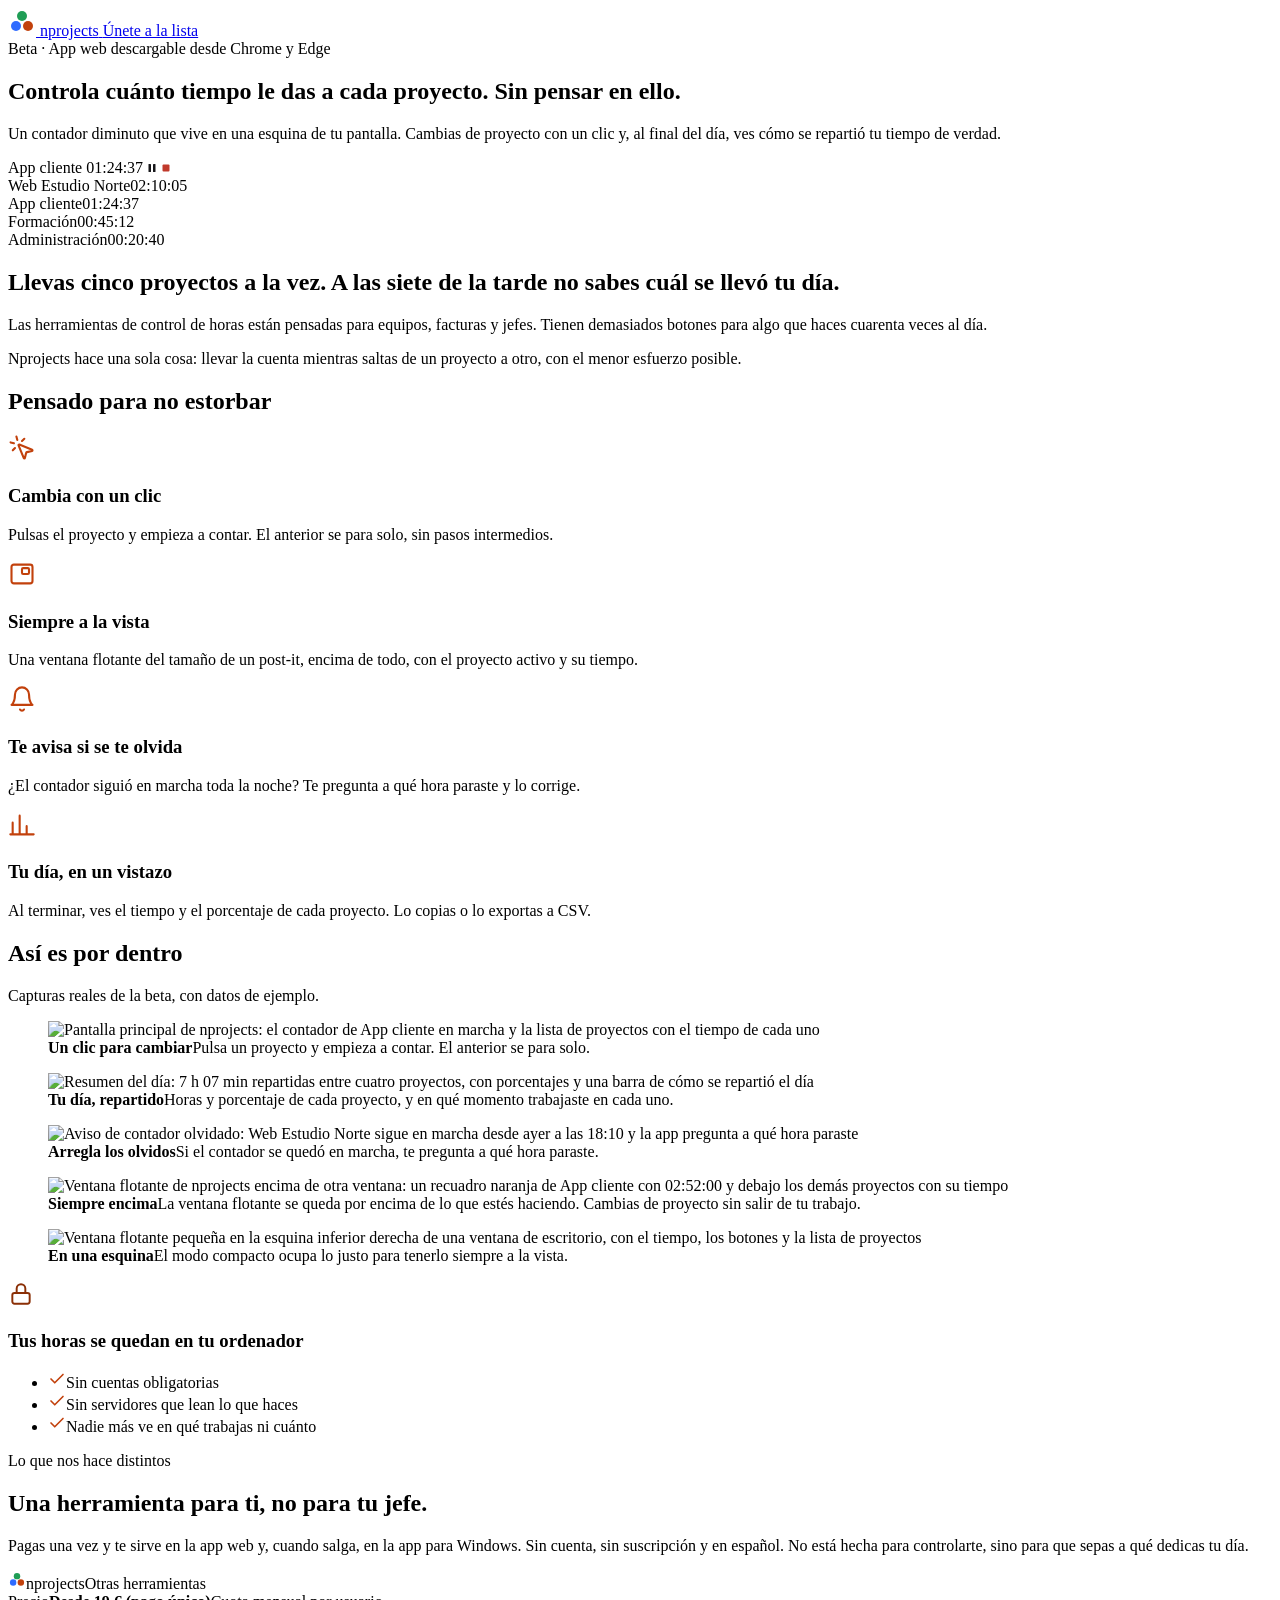
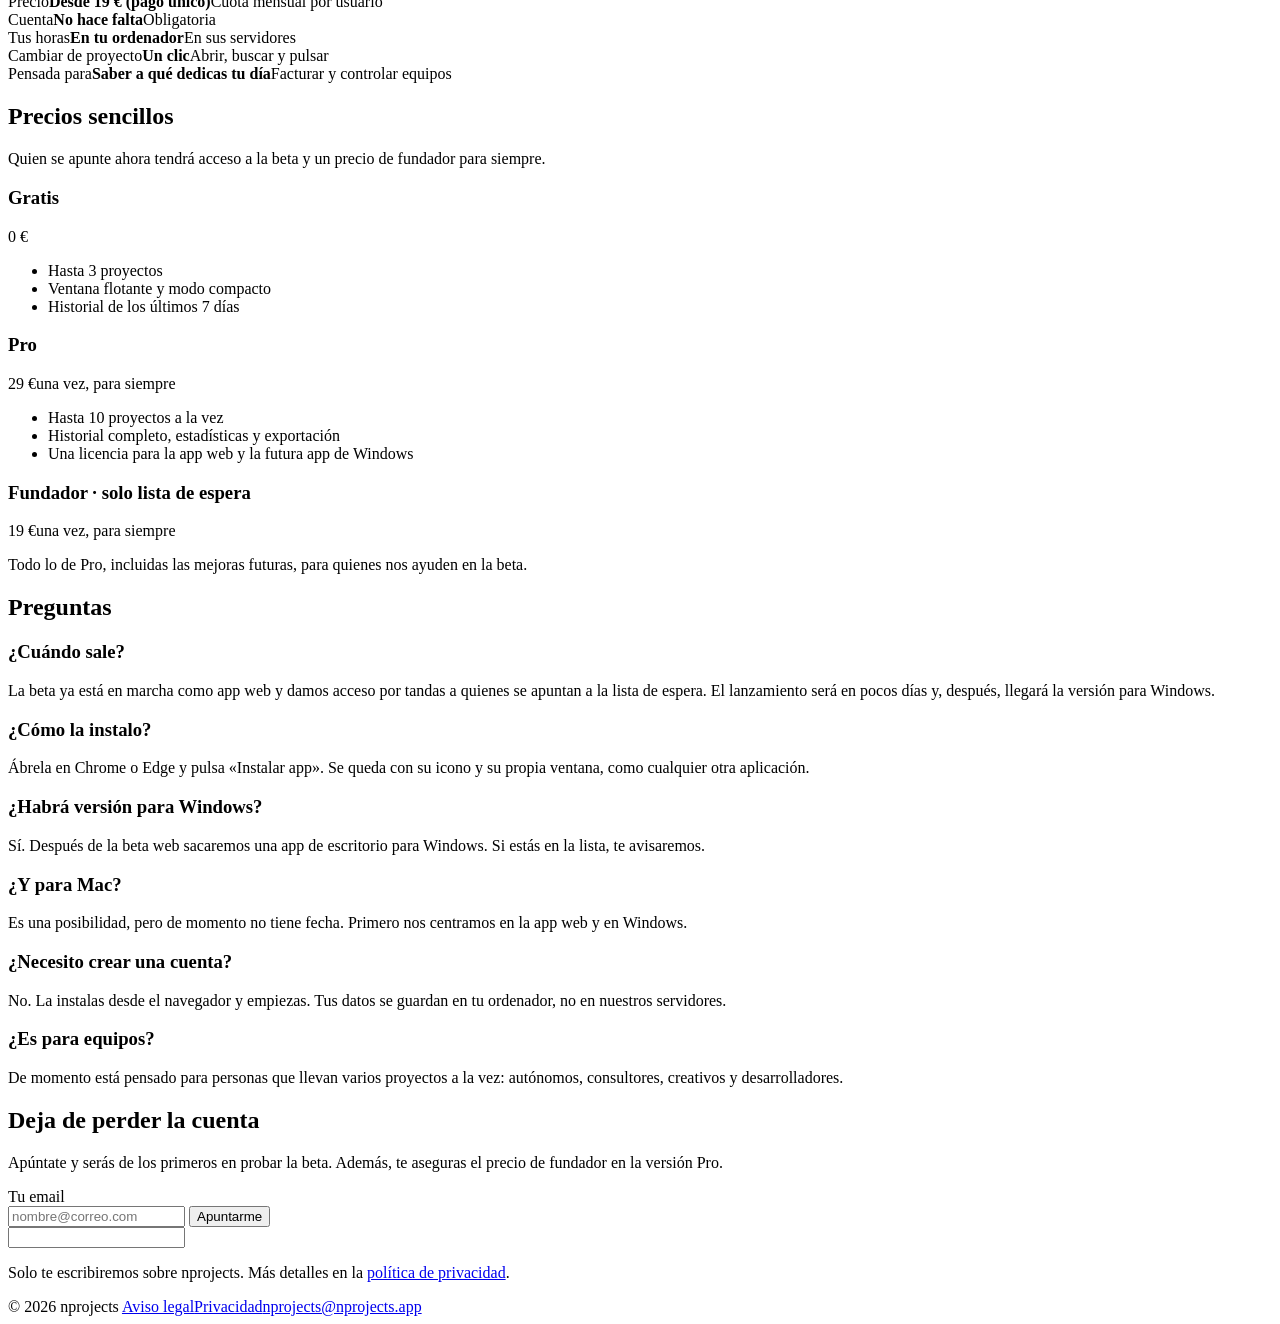
==== index.html @ 3a336635 "Textos: beta como app web (Chrome/Edge), Windows después, Mac sin fecha Co-Authored-By: Claude Opus " ====
<!doctype html>
<html lang="es">
<head>
<meta charset="utf-8">
<meta name="viewport" content="width=device-width, initial-scale=1">
<title>nprojects · Controla cuánto tiempo le das a cada proyecto</title>
<meta name="description" content="Un contador diminuto para tus proyectos, en beta como app web para Chrome y Edge. Cambias de proyecto con un clic y al final del día ves cómo se repartió tu tiempo. Apúntate a la lista de espera.">
<meta property="og:title" content="nprojects · Sabe cuánto tiempo le das a cada proyecto">
<meta property="og:description" content="Un contador diminuto para tus proyectos, en beta como app web para Chrome y Edge. Cambias de proyecto con un clic y al final del día ves cómo se repartió tu tiempo.">
<meta property="og:type" content="website">
<link rel="icon" href="favicon.svg" type="image/svg+xml">
<link rel="preconnect" href="https://fonts.googleapis.com">
<link rel="preconnect" href="https://fonts.gstatic.com" crossorigin>
<link href="https://fonts.googleapis.com/css2?family=Inter:wght@400;500;600&family=Space+Grotesk:wght@500;600;700&display=swap" rel="stylesheet">
<link rel="stylesheet" href="styles.css?v=20261121c">
</head>
<body>

<header class="wrap nav">
  <a class="brand" href="./" aria-label="nprojects, inicio">
    <svg width="28" height="28" viewBox="0 0 28 28" aria-hidden="true"><circle cx="8" cy="18" r="5" fill="#2F6BFF"/><circle cx="20" cy="18" r="5" fill="#C2410C"/><circle cx="14" cy="8" r="5" fill="#1F9D55"/></svg>
    <span>nprojects</span>
  </a>
  <a class="btn-ghost" href="#unete">Únete a la lista</a>
</header>

<main>
  <!-- Hero -->
  <section class="wrap hero">
    <div class="hero-copy">
      <span class="pill">Beta · App web descargable desde Chrome y Edge</span>
      <h1>Controla cuánto tiempo le das a cada proyecto. Sin pensar en ello.</h1>
      <p class="lead">Un contador diminuto que vive en una esquina de tu pantalla. Cambias de proyecto con un clic y, al final del día, ves cómo se repartió tu tiempo de verdad.</p>
    </div>

    <div class="desk" role="img" aria-label="Ventana flotante del contador sobre un escritorio de trabajo">
      <div class="desk-window">
        <div class="dots"><span></span><span></span><span></span></div>
        <div class="line" style="width:55%"></div>
        <div class="line" style="width:80%"></div>
        <div class="line" style="width:70%"></div>
        <div class="line" style="width:40%"></div>
        <div class="block"></div>
      </div>
      <div class="widget">
        <div class="w-head">
          <span class="dot" style="background:#C2410C"></span>
          <span class="w-name">App cliente</span>
          <span class="w-time">01:24:37</span>
          <span class="w-ico"><svg width="10" height="10" viewBox="0 0 10 10"><rect x="1.5" y="1" width="2.5" height="8" rx=".6" fill="#17171A"/><rect x="6" y="1" width="2.5" height="8" rx=".6" fill="#17171A"/></svg></span>
          <span class="w-ico"><svg width="10" height="10" viewBox="0 0 10 10"><rect x="1.5" y="1.5" width="7" height="7" rx="1" fill="#C0392B"/></svg></span>
        </div>
        <div class="w-row"><span class="dot" style="background:#2F6BFF"></span><span class="n">Web Estudio Norte</span><span class="t">02:10:05</span></div>
        <div class="w-row on"><span class="dot" style="background:#C2410C"></span><span class="n">App cliente</span><span class="t">01:24:37</span></div>
        <div class="w-row"><span class="dot" style="background:#1F9D55"></span><span class="n">Formación</span><span class="t">00:45:12</span></div>
        <div class="w-row"><span class="dot" style="background:#8B5CF6"></span><span class="n">Administración</span><span class="t">00:20:40</span></div>
      </div>
    </div>
  </section>

  <!-- Problema -->
  <section class="dark">
    <div class="wrap split">
      <h2>Llevas cinco proyectos a la vez. A las siete de la tarde no sabes cuál se llevó tu día.</h2>
      <div class="split-text">
        <p>Las herramientas de control de horas están pensadas para equipos, facturas y jefes. Tienen demasiados botones para algo que haces cuarenta veces al día.</p>
        <p>Nprojects hace una sola cosa: llevar la cuenta mientras saltas de un proyecto a otro, con el menor esfuerzo posible.</p>
      </div>
    </div>
  </section>

  <!-- Funciones -->
  <section class="wrap section">
    <h2 class="h2">Pensado para no estorbar</h2>
    <div class="cards">
      <article class="card">
        <svg width="28" height="28" viewBox="0 0 24 24" fill="none" stroke="#C2410C" stroke-width="1.8" stroke-linecap="round" stroke-linejoin="round" aria-hidden="true"><path d="M14 4.1 12 6M5.1 8l-2.9-.8M6 12l-1.9 2M7.2 2.2 8 5.1"/><path d="M9.04 9.69a.5.5 0 0 1 .65-.65l11 4.5a.5.5 0 0 1-.07.95l-4.35 1.04a1 1 0 0 0-.74.74l-1.04 4.35a.5.5 0 0 1-.95.07z"/></svg>
        <h3>Cambia con un clic</h3>
        <p>Pulsas el proyecto y empieza a contar. El anterior se para solo, sin pasos intermedios.</p>
      </article>
      <article class="card">
        <svg width="28" height="28" viewBox="0 0 24 24" fill="none" stroke="#C2410C" stroke-width="1.8" stroke-linecap="round" stroke-linejoin="round" aria-hidden="true"><rect x="3" y="4" width="18" height="16" rx="2"/><rect x="12" y="7" width="6" height="5" rx="1"/></svg>
        <h3>Siempre a la vista</h3>
        <p>Una ventana flotante del tamaño de un post-it, encima de todo, con el proyecto activo y su tiempo.</p>
      </article>
      <article class="card">
        <svg width="28" height="28" viewBox="0 0 24 24" fill="none" stroke="#C2410C" stroke-width="1.8" stroke-linecap="round" stroke-linejoin="round" aria-hidden="true"><path d="M6 8a6 6 0 0 1 12 0c0 7 3 9 3 9H3s3-2 3-9"/><path d="M10.3 21a1.94 1.94 0 0 0 3.4 0"/></svg>
        <h3>Te avisa si se te olvida</h3>
        <p>¿El contador siguió en marcha toda la noche? Te pregunta a qué hora paraste y lo corrige.</p>
      </article>
      <article class="card">
        <svg width="28" height="28" viewBox="0 0 24 24" fill="none" stroke="#C2410C" stroke-width="1.8" stroke-linecap="round" stroke-linejoin="round" aria-hidden="true"><path d="M4 20V10M10 20V4M16 20v-7M22 20H2"/></svg>
        <h3>Tu día, en un vistazo</h3>
        <p>Al terminar, ves el tiempo y el porcentaje de cada proyecto. Lo copias o lo exportas a CSV.</p>
      </article>
    </div>
  </section>

  <!-- Capturas -->
  <section class="wrap section-tight">
    <div class="intro">
      <h2 class="h2">Así es por dentro</h2>
      <p class="body">Capturas reales de la beta, con datos de ejemplo.</p>
    </div>
    <div class="shots">
      <figure class="shot">
        <img src="img/app-principal.webp" width="600" height="714" loading="lazy" alt="Pantalla principal de nprojects: el contador de App cliente en marcha y la lista de proyectos con el tiempo de cada uno">
        <figcaption><strong>Un clic para cambiar</strong>Pulsa un proyecto y empieza a contar. El anterior se para solo.</figcaption>
      </figure>
      <figure class="shot">
        <img src="img/app-resumen-v2.webp" width="600" height="714" loading="lazy" alt="Resumen del día: 7 h 07 min repartidas entre cuatro proyectos, con porcentajes y una barra de cómo se repartió el día">
        <figcaption><strong>Tu día, repartido</strong>Horas y porcentaje de cada proyecto, y en qué momento trabajaste en cada uno.</figcaption>
      </figure>
      <figure class="shot">
        <img src="img/app-olvido.webp" width="600" height="714" loading="lazy" alt="Aviso de contador olvidado: Web Estudio Norte sigue en marcha desde ayer a las 18:10 y la app pregunta a qué hora paraste">
        <figcaption><strong>Arregla los olvidos</strong>Si el contador se quedó en marcha, te pregunta a qué hora paraste.</figcaption>
      </figure>
      <figure class="shot">
        <img src="img/app-flotante-encima.webp" width="600" height="714" loading="lazy" alt="Ventana flotante de nprojects encima de otra ventana: un recuadro naranja de App cliente con 02:52:00 y debajo los demás proyectos con su tiempo">
        <figcaption><strong>Siempre encima</strong>La ventana flotante se queda por encima de lo que estés haciendo. Cambias de proyecto sin salir de tu trabajo.</figcaption>
      </figure>
      <figure class="shot">
        <img src="img/app-flotante-esquina.webp" width="600" height="714" loading="lazy" alt="Ventana flotante pequeña en la esquina inferior derecha de una ventana de escritorio, con el tiempo, los botones y la lista de proyectos">
        <figcaption><strong>En una esquina</strong>El modo compacto ocupa lo justo para tenerlo siempre a la vista.</figcaption>
      </figure>
    </div>
  </section>

  <!-- Privacidad -->
  <section class="wrap section-tight">
    <div class="privacy">
      <div class="privacy-head">
        <span class="privacy-icon"><svg width="26" height="26" viewBox="0 0 24 24" fill="none" stroke="#8A2F06" stroke-width="1.8" stroke-linecap="round" stroke-linejoin="round" aria-hidden="true"><rect x="4" y="11" width="16" height="10" rx="2"/><path d="M8 11V7a4 4 0 0 1 8 0v4"/></svg></span>
        <h3>Tus horas se quedan en tu ordenador</h3>
      </div>
      <ul class="privacy-list">
        <li><svg width="18" height="18" viewBox="0 0 24 24" fill="none" stroke="#C2410C" stroke-width="2.2" stroke-linecap="round" stroke-linejoin="round" aria-hidden="true"><path d="M20 6 9 17l-5-5"/></svg>Sin cuentas obligatorias</li>
        <li><svg width="18" height="18" viewBox="0 0 24 24" fill="none" stroke="#C2410C" stroke-width="2.2" stroke-linecap="round" stroke-linejoin="round" aria-hidden="true"><path d="M20 6 9 17l-5-5"/></svg>Sin servidores que lean lo que haces</li>
        <li><svg width="18" height="18" viewBox="0 0 24 24" fill="none" stroke="#C2410C" stroke-width="2.2" stroke-linecap="round" stroke-linejoin="round" aria-hidden="true"><path d="M20 6 9 17l-5-5"/></svg>Nadie más ve en qué trabajas ni cuánto</li>
      </ul>
    </div>
  </section>

  <!-- Diferencias -->
  <section class="band">
    <div class="wrap split center">
      <div class="split-copy">
        <span class="eyebrow">Lo que nos hace distintos</span>
        <h2 class="h2">Una herramienta para ti, no para tu jefe.</h2>
        <p class="body">Pagas una vez y te sirve en la app web y, cuando salga, en la app para Windows. Sin cuenta, sin suscripción y en español. No está hecha para controlarte, sino para que sepas a qué dedicas tu día.</p>
      </div>
      <div class="cmp-wrap">
        <div class="cmp" role="table" aria-label="nprojects frente a otras herramientas de control de horas">
          <div class="cmp-row cmp-head" role="row"><span role="columnheader"></span><span role="columnheader" class="cmp-brand"><svg width="18" height="18" viewBox="0 0 28 28" aria-hidden="true"><circle cx="8" cy="18" r="5" fill="#2F6BFF"/><circle cx="20" cy="18" r="5" fill="#C2410C"/><circle cx="14" cy="8" r="5" fill="#1F9D55"/></svg><span>nprojects</span></span><span role="columnheader">Otras herramientas</span></div>
          <div class="cmp-row" role="row"><span role="rowheader">Precio</span><span role="cell"><strong>Desde 19 € (pago único)</strong></span><span role="cell">Cuota mensual por usuario</span></div>
          <div class="cmp-row" role="row"><span role="rowheader">Cuenta</span><span role="cell"><strong>No hace falta</strong></span><span role="cell">Obligatoria</span></div>
          <div class="cmp-row" role="row"><span role="rowheader">Tus horas</span><span role="cell"><strong>En tu ordenador</strong></span><span role="cell">En sus servidores</span></div>
          <div class="cmp-row" role="row"><span role="rowheader">Cambiar de proyecto</span><span role="cell"><strong>Un clic</strong></span><span role="cell">Abrir, buscar y pulsar</span></div>
          <div class="cmp-row" role="row"><span role="rowheader">Pensada para</span><span role="cell"><strong>Saber a qué dedicas tu día</strong></span><span role="cell">Facturar y controlar equipos</span></div>
        </div>
      </div>
    </div>
  </section>

  <!-- Precios -->
  <section class="wrap section">
    <div class="intro">
      <h2 class="h2">Precios sencillos</h2>
      <p class="body">Quien se apunte ahora tendrá acceso a la beta y un precio de fundador para siempre.</p>
    </div>
    <div class="prices">
      <article class="price">
        <h3>Gratis</h3>
        <div class="amount">0 €</div>
        <ul><li>Hasta 3 proyectos</li><li>Ventana flotante y modo compacto</li><li>Historial de los últimos 7 días</li></ul>
      </article>
      <article class="price featured">
        <h3>Pro</h3>
        <div class="amount-row"><span class="amount">29 €</span><span class="muted">una vez, para siempre</span></div>
        <ul><li>Hasta 10 proyectos a la vez</li><li>Historial completo, estadísticas y exportación</li><li>Una licencia para la app web y la futura app de Windows</li></ul>
      </article>
      <article class="price founder">
        <h3>Fundador · solo lista de espera</h3>
        <div class="amount-row"><span class="amount">19 €</span><span>una vez, para siempre</span></div>
        <p>Todo lo de Pro, incluidas las mejoras futuras, para quienes nos ayuden en la beta.</p>
      </article>
    </div>
  </section>

  <!-- Preguntas -->
  <section class="wrap section-bottom">
    <h2 class="h3">Preguntas</h2>
    <div class="faq">
      <div><h3>¿Cuándo sale?</h3><p>La beta ya está en marcha como app web y damos acceso por tandas a quienes se apuntan a la lista de espera. El lanzamiento será en pocos días y, después, llegará la versión para Windows.</p></div>
      <div><h3>¿Cómo la instalo?</h3><p>Ábrela en Chrome o Edge y pulsa «Instalar app». Se queda con su icono y su propia ventana, como cualquier otra aplicación.</p></div>
      <div><h3>¿Habrá versión para Windows?</h3><p>Sí. Después de la beta web sacaremos una app de escritorio para Windows. Si estás en la lista, te avisaremos.</p></div>
      <div><h3>¿Y para Mac?</h3><p>Es una posibilidad, pero de momento no tiene fecha. Primero nos centramos en la app web y en Windows.</p></div>
      <div><h3>¿Necesito crear una cuenta?</h3><p>No. La instalas desde el navegador y empiezas. Tus datos se guardan en tu ordenador, no en nuestros servidores.</p></div>
      <div><h3>¿Es para equipos?</h3><p>De momento está pensado para personas que llevan varios proyectos a la vez: autónomos, consultores, creativos y desarrolladores.</p></div>
    </div>
  </section>

  <!-- CTA final -->
  <section id="unete" class="cta-wrap">
    <div class="cta">
      <div class="cta-copy">
        <h2>Deja de perder la cuenta</h2>
        <p>Apúntate y serás de los primeros en probar la beta. Además, te aseguras el precio de fundador en la versión Pro.</p>
      </div>
      <form class="waitlist on-accent" data-source="footer" novalidate>
        <label for="email-bottom">Tu email</label>
        <div class="field-row">
          <input id="email-bottom" name="email" type="email" autocomplete="email" placeholder="nombre@correo.com" required>
          <button type="submit" class="btn-dark">Apuntarme</button>
        </div>
        <input class="hp" type="text" name="website" tabindex="-1" autocomplete="off" aria-hidden="true">
        <p class="hint">Solo te escribiremos sobre nprojects. Más detalles en la <a href="privacidad/">política de privacidad</a>.</p>
        <p class="msg" role="status" aria-live="polite"></p>
      </form>
    </div>
  </section>
</main>

<footer class="wrap foot">
  <span>© 2026 nprojects</span>
  <span class="foot-links"><a href="aviso-legal/">Aviso legal</a><a href="privacidad/">Privacidad</a><a href="mailto:nprojects@nprojects.app">nprojects@nprojects.app</a></span>
</footer>

<script src="config.js"></script>
<script src="app.js?v=20261118b"></script>
</body>
</html>
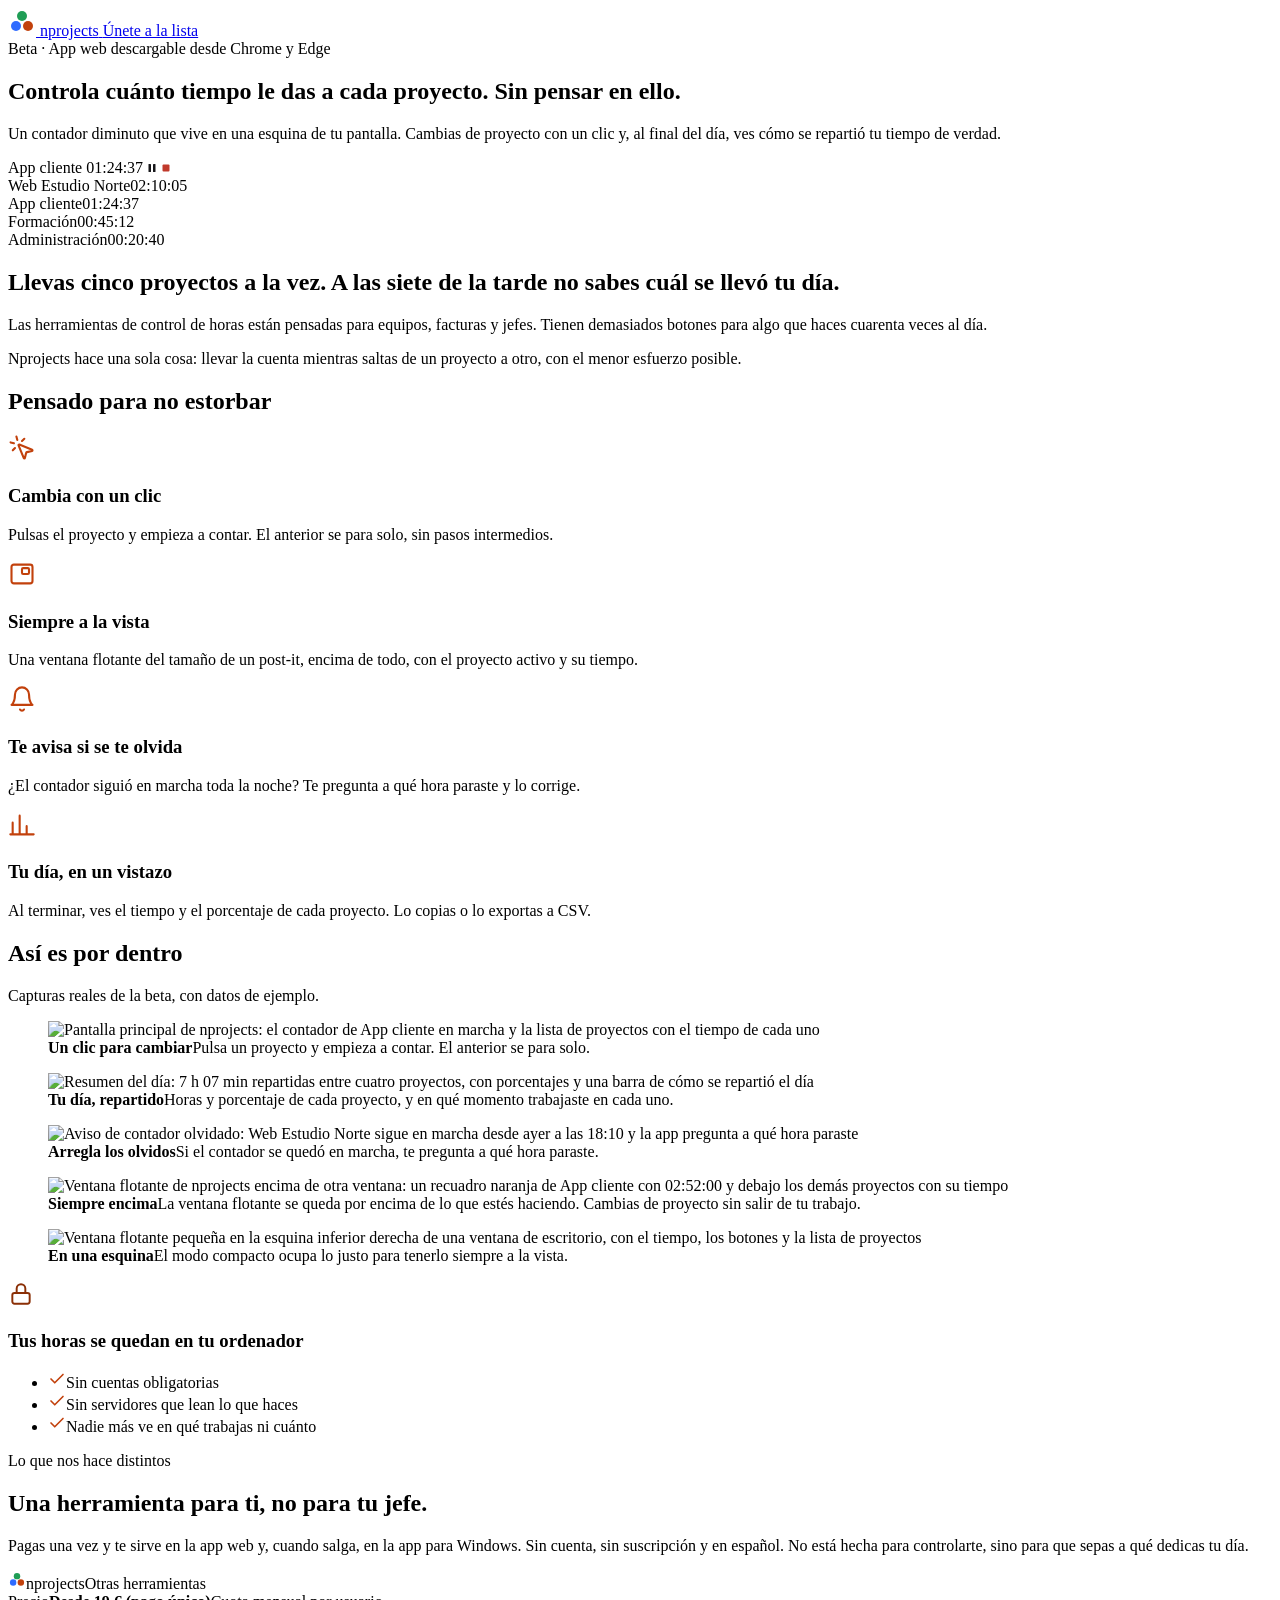
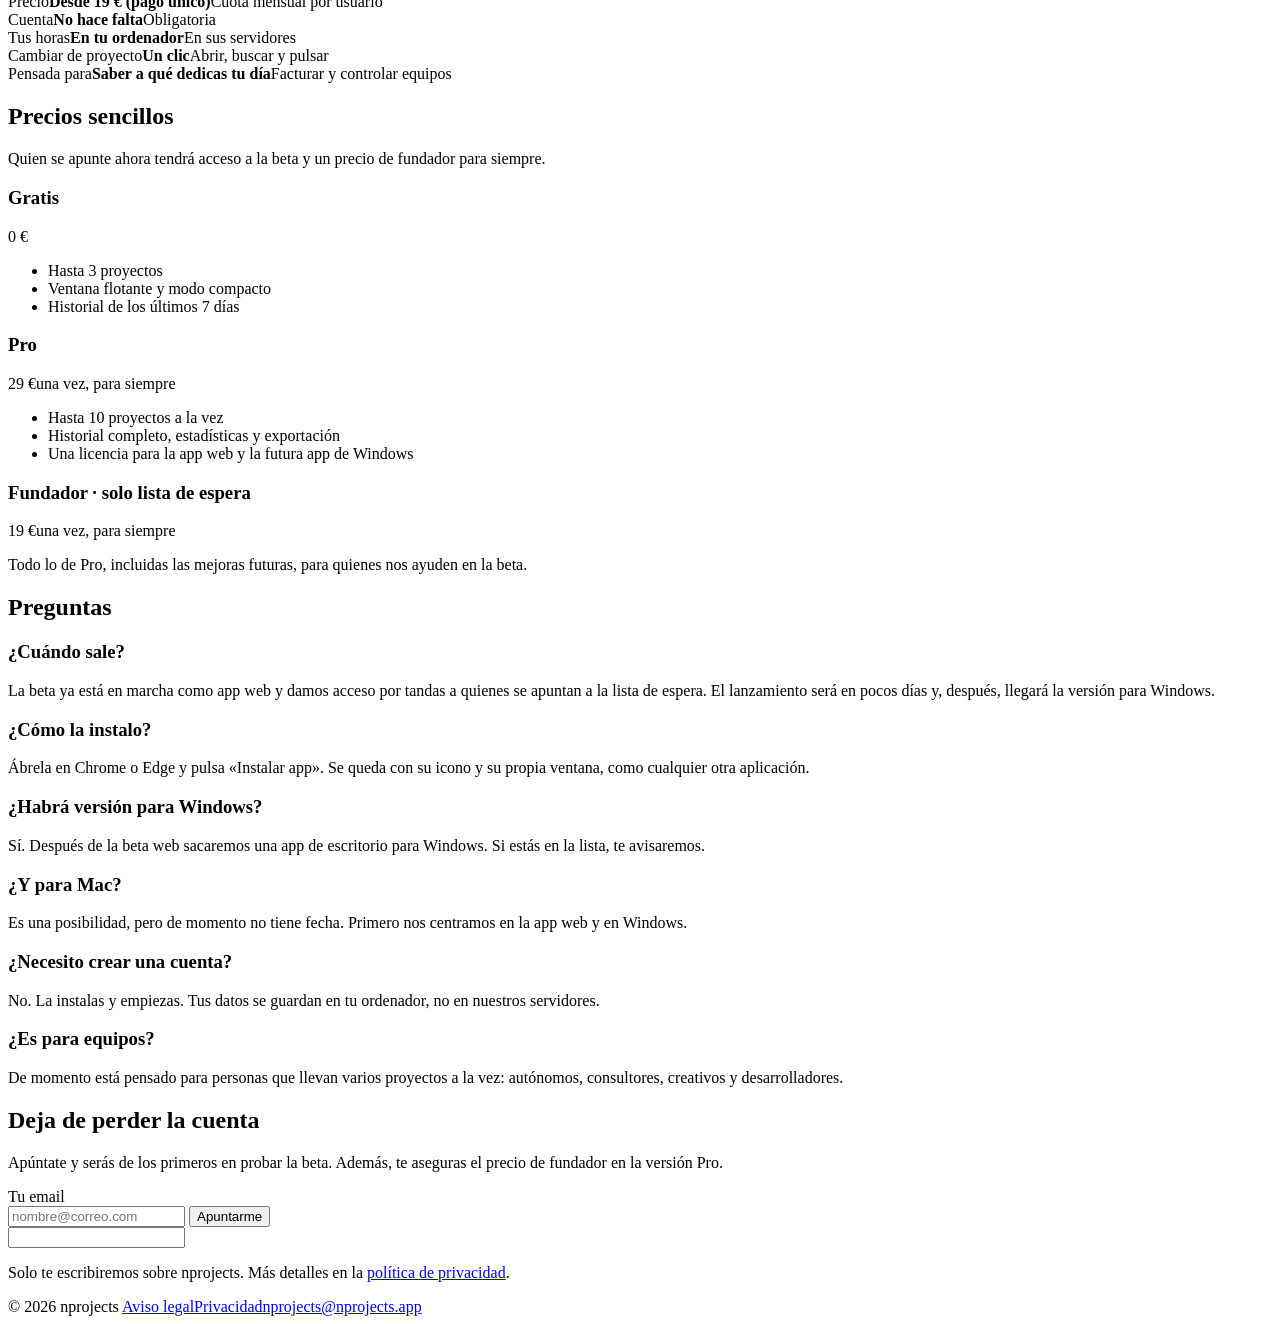
==== commit c3d724ea: "FAQ cuenta: texto válido para app web y futura app de Windows Co-Authored-By: Claude Opus 5.5 <norep" ====
--- a/index.html
+++ b/index.html
@@ -195,7 +195,7 @@
       <div><h3>¿Cómo la instalo?</h3><p>Ábrela en Chrome o Edge y pulsa «Instalar app». Se queda con su icono y su propia ventana, como cualquier otra aplicación.</p></div>
       <div><h3>¿Habrá versión para Windows?</h3><p>Sí. Después de la beta web sacaremos una app de escritorio para Windows. Si estás en la lista, te avisaremos.</p></div>
       <div><h3>¿Y para Mac?</h3><p>Es una posibilidad, pero de momento no tiene fecha. Primero nos centramos en la app web y en Windows.</p></div>
-      <div><h3>¿Necesito crear una cuenta?</h3><p>No. La instalas desde el navegador y empiezas. Tus datos se guardan en tu ordenador, no en nuestros servidores.</p></div>
+      <div><h3>¿Necesito crear una cuenta?</h3><p>No. La instalas y empiezas. Tus datos se guardan en tu ordenador, no en nuestros servidores.</p></div>
       <div><h3>¿Es para equipos?</h3><p>De momento está pensado para personas que llevan varios proyectos a la vez: autónomos, consultores, creativos y desarrolladores.</p></div>
     </div>
   </section>
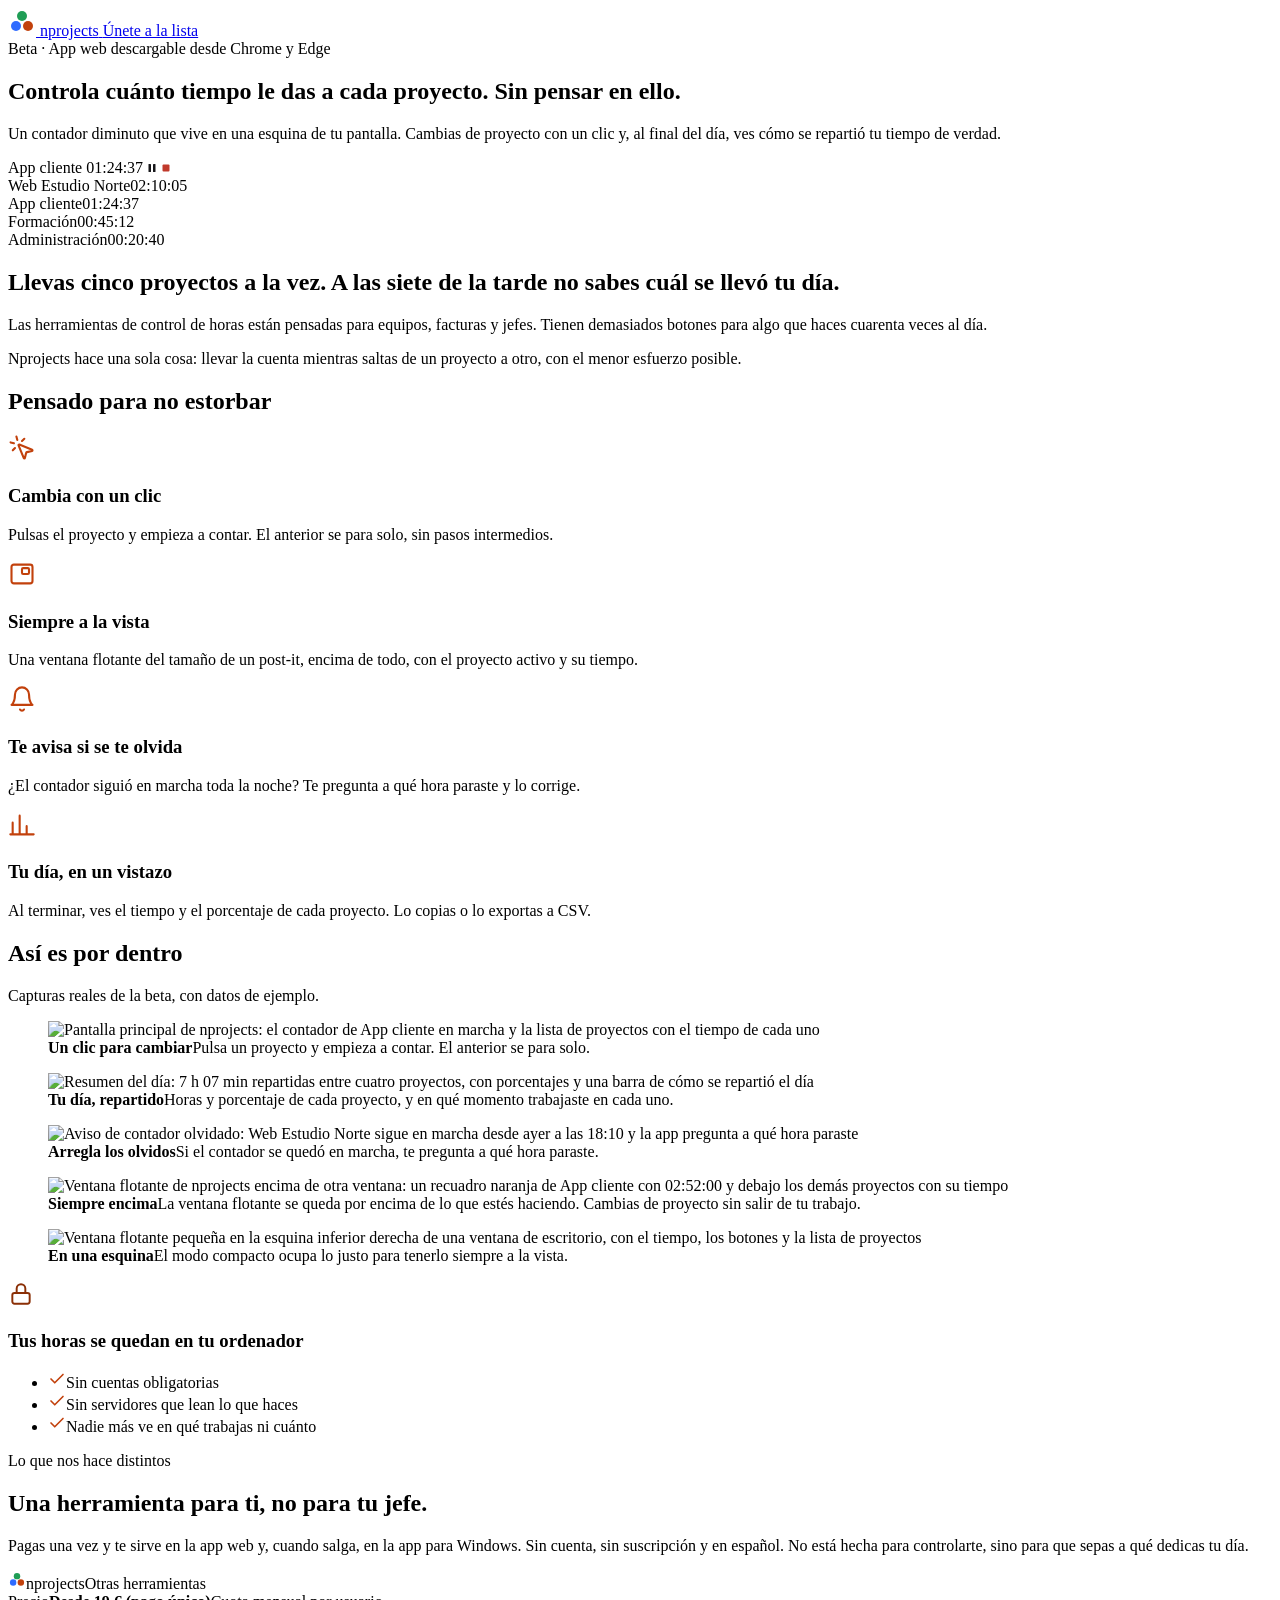
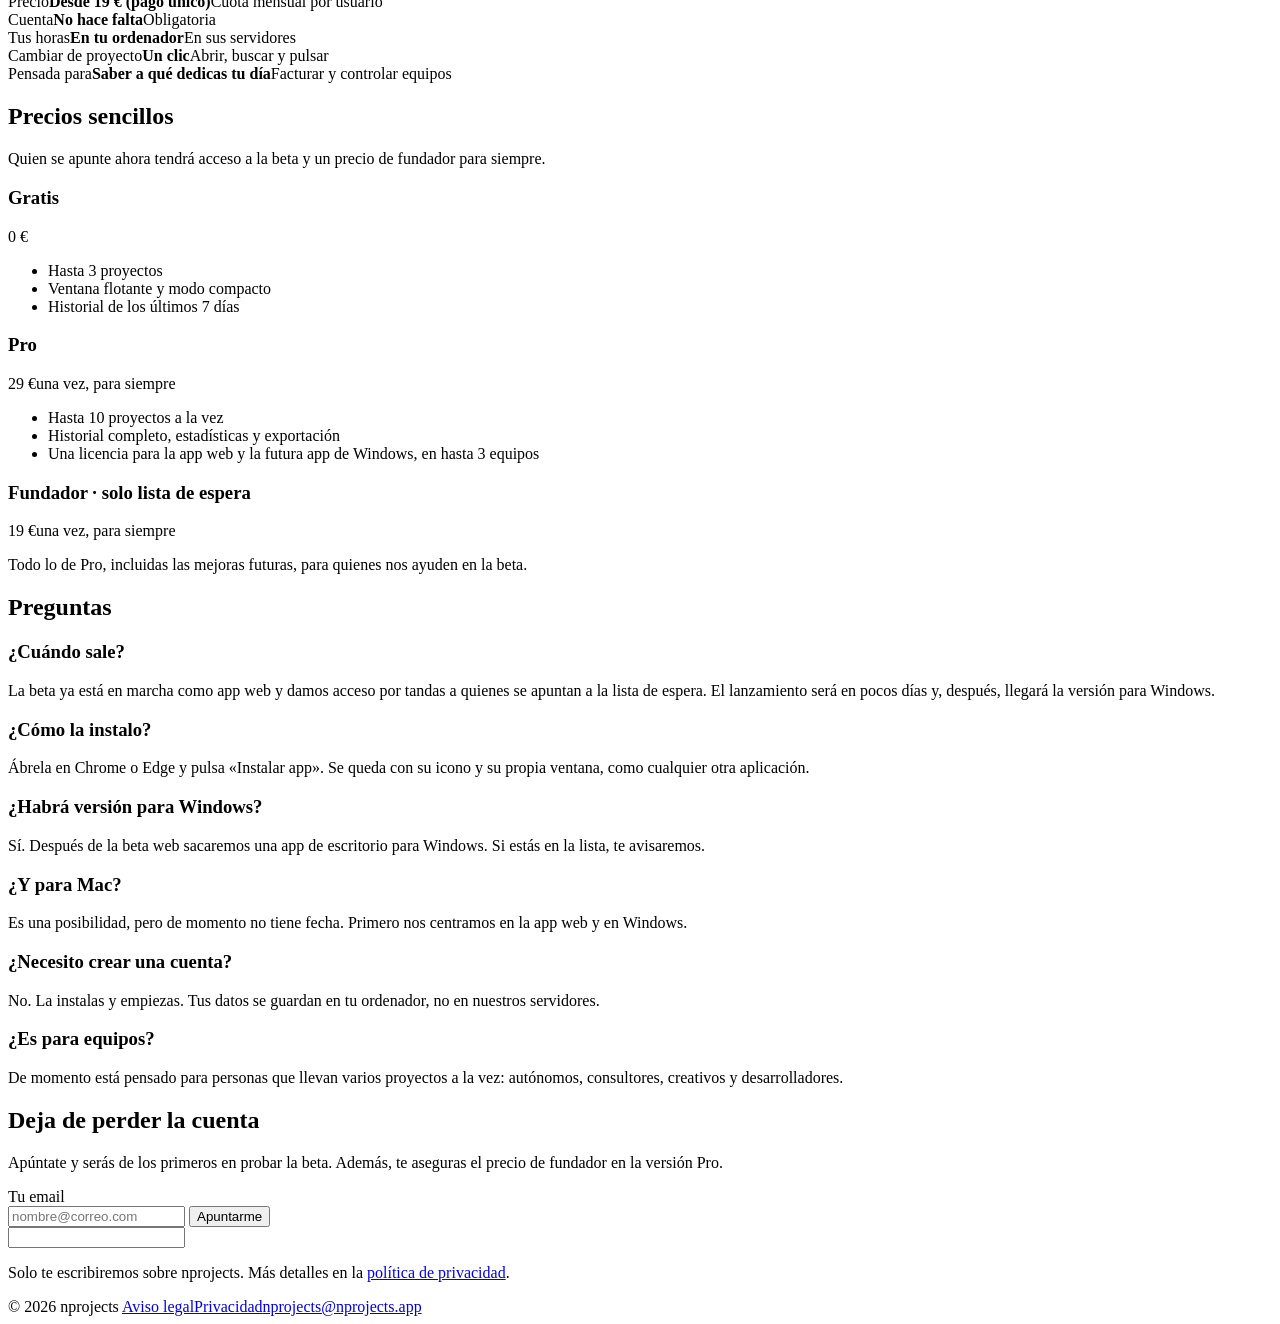
==== commit eadc44af: "Licencia Pro: máximo 3 equipos, comprobación periódica y condiciones de uso - Nueva tabla license_de" ====
--- a/index.html
+++ b/index.html
@@ -177,7 +177,7 @@
       <article class="price featured">
         <h3>Pro</h3>
         <div class="amount-row"><span class="amount">29 €</span><span class="muted">una vez, para siempre</span></div>
-        <ul><li>Hasta 10 proyectos a la vez</li><li>Historial completo, estadísticas y exportación</li><li>Una licencia para la app web y la futura app de Windows</li></ul>
+        <ul><li>Hasta 10 proyectos a la vez</li><li>Historial completo, estadísticas y exportación</li><li>Una licencia para la app web y la futura app de Windows, en hasta 3 equipos</li></ul>
       </article>
       <article class="price founder">
         <h3>Fundador · solo lista de espera</h3>
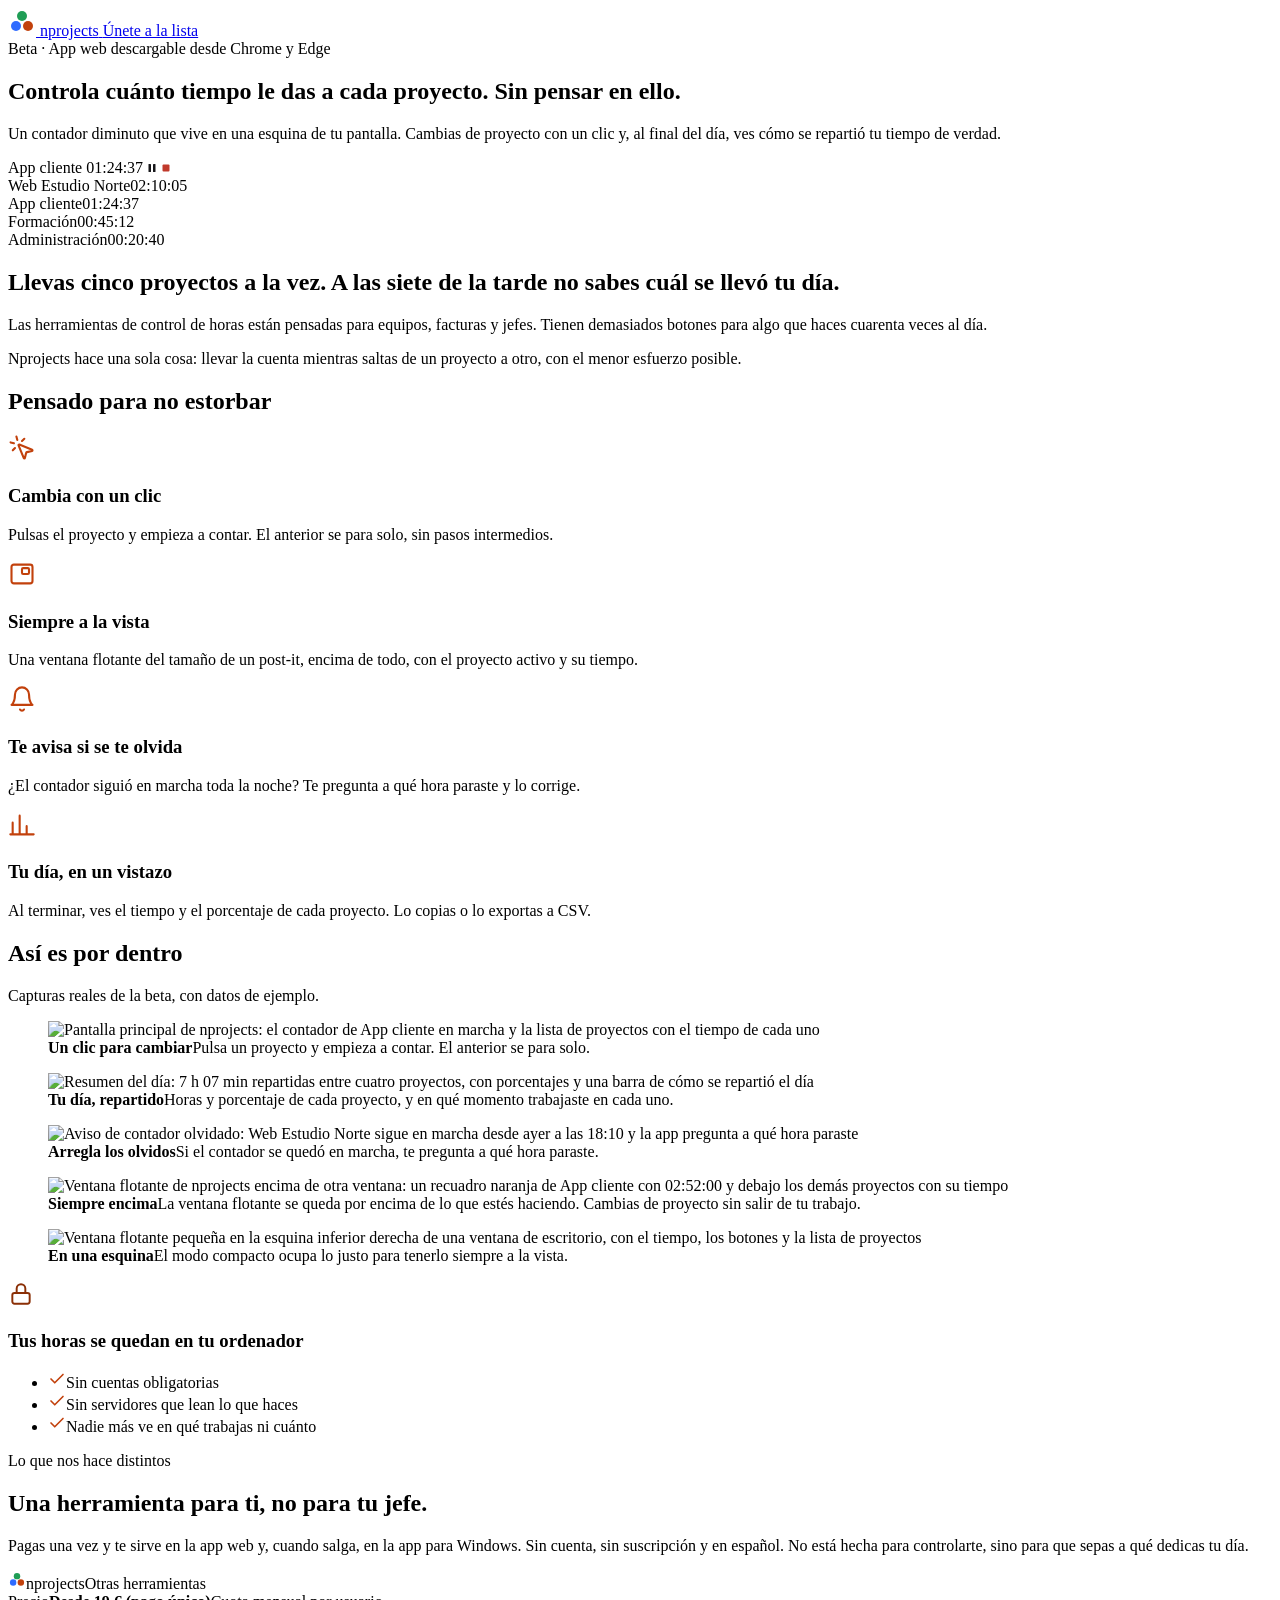
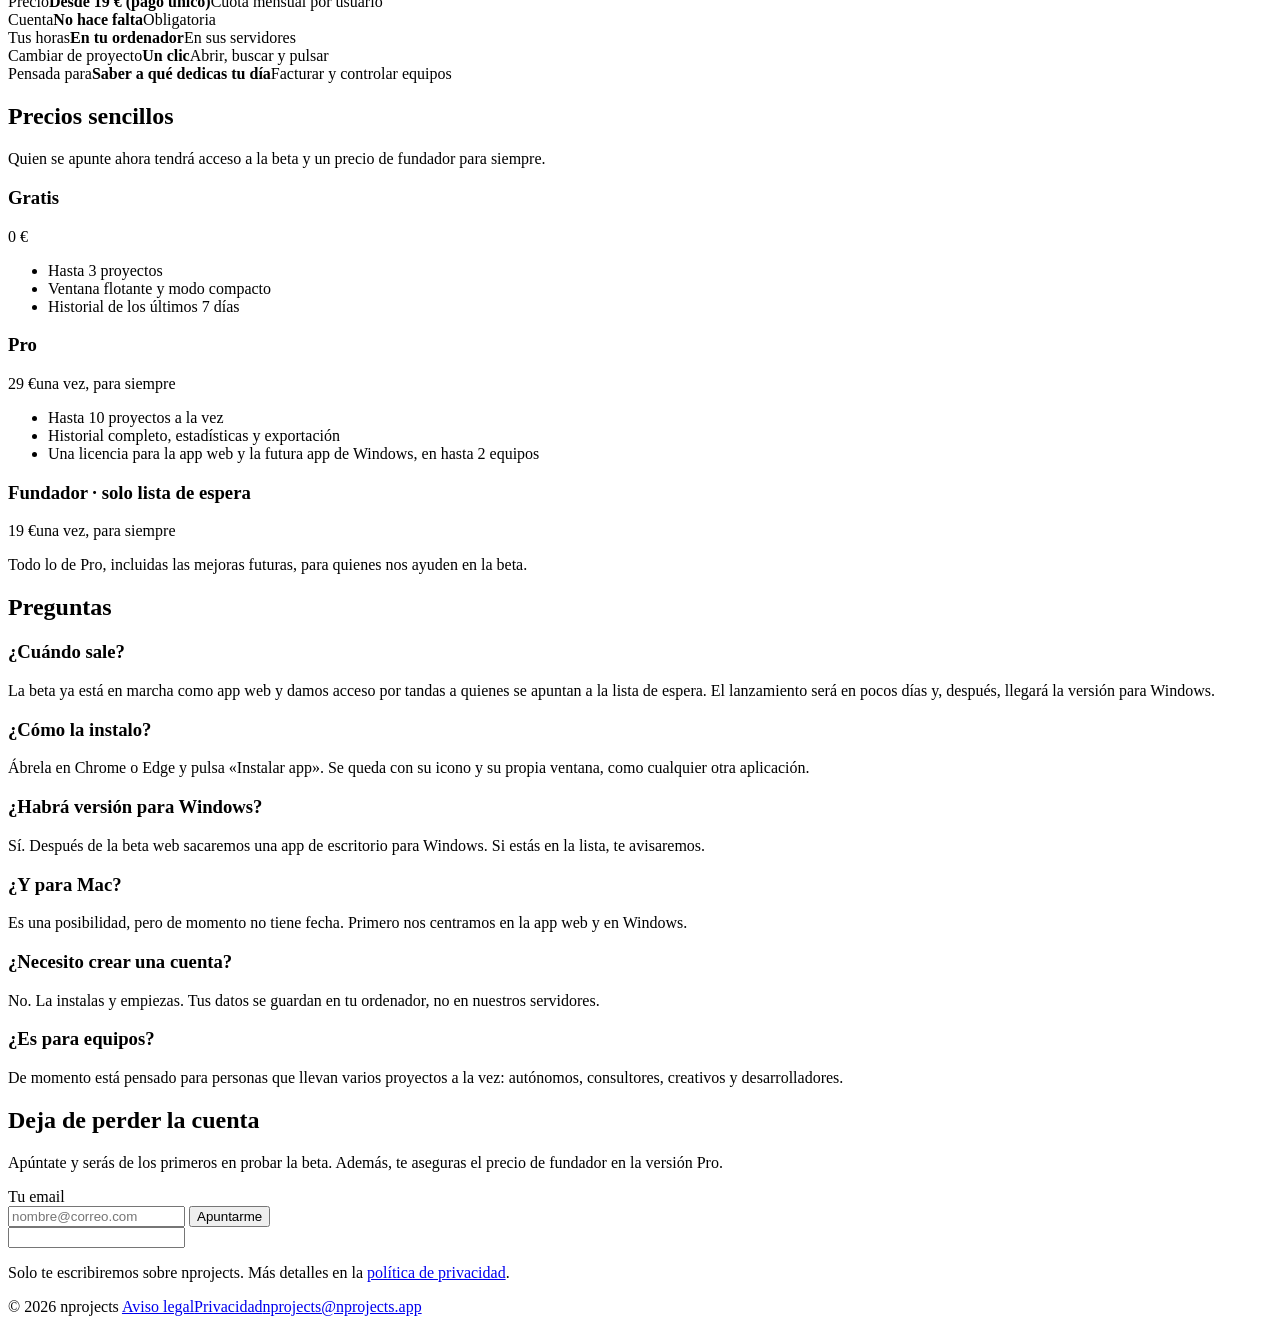
==== commit f59fcf16: "Licencia Pro: máximo 2 equipos por clave en lugar de 3 Co-Authored-By: Claude Opus 5.5 <noreply@anth" ====
--- a/index.html
+++ b/index.html
@@ -177,7 +177,7 @@
       <article class="price featured">
         <h3>Pro</h3>
         <div class="amount-row"><span class="amount">29 €</span><span class="muted">una vez, para siempre</span></div>
-        <ul><li>Hasta 10 proyectos a la vez</li><li>Historial completo, estadísticas y exportación</li><li>Una licencia para la app web y la futura app de Windows, en hasta 3 equipos</li></ul>
+        <ul><li>Hasta 10 proyectos a la vez</li><li>Historial completo, estadísticas y exportación</li><li>Una licencia para la app web y la futura app de Windows, en hasta 2 equipos</li></ul>
       </article>
       <article class="price founder">
         <h3>Fundador · solo lista de espera</h3>
